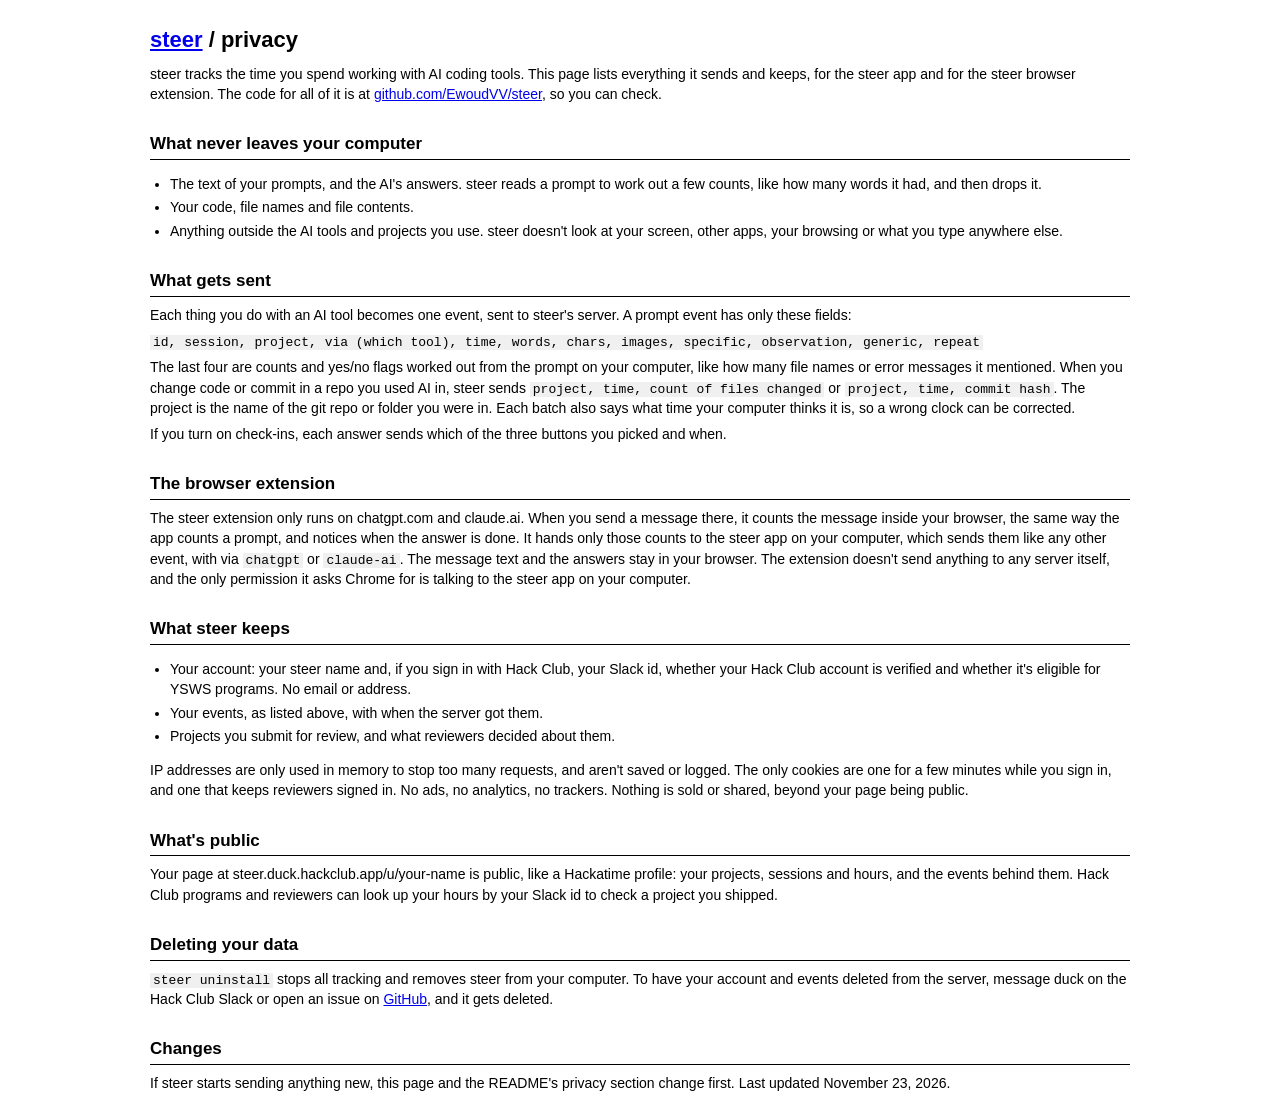
==== web/privacy.html @ 6d57adb7 "privacy page and chrome web store files" ====
<!doctype html>
<html lang="en">
<head>
<meta charset="utf-8">
<meta name="viewport" content="width=device-width, initial-scale=1">
<meta http-equiv="Content-Security-Policy" content="default-src 'none'; style-src 'self' 'unsafe-inline'; img-src 'self' data:; form-action 'none'; base-uri 'none'">
<title>steer · privacy</title>
<link rel="stylesheet" href="style.css">
</head>
<body>
<main>
<h1><a href="/">steer</a> / privacy</h1>
<p>steer tracks the time you spend working with AI coding tools. This page lists everything it sends and keeps, for the steer app and for the steer browser extension. The code for all of it is at <a href="https://github.com/EwoudVV/steer">github.com/EwoudVV/steer</a>, so you can check.</p>

<h2>What never leaves your computer</h2>
<ul>
<li>The text of your prompts, and the AI's answers. steer reads a prompt to work out a few counts, like how many words it had, and then drops it.</li>
<li>Your code, file names and file contents.</li>
<li>Anything outside the AI tools and projects you use. steer doesn't look at your screen, other apps, your browsing or what you type anywhere else.</li>
</ul>

<h2>What gets sent</h2>
<p>Each thing you do with an AI tool becomes one event, sent to steer's server. A prompt event has only these fields:</p>
<p><code>id, session, project, via (which tool), time, words, chars, images, specific, observation, generic, repeat</code></p>
<p>The last four are counts and yes/no flags worked out from the prompt on your computer, like how many file names or error messages it mentioned. When you change code or commit in a repo you used AI in, steer sends <code>project, time, count of files changed</code> or <code>project, time, commit hash</code>. The project is the name of the git repo or folder you were in. Each batch also says what time your computer thinks it is, so a wrong clock can be corrected.</p>
<p>If you turn on check-ins, each answer sends which of the three buttons you picked and when.</p>

<h2>The browser extension</h2>
<p>The steer extension only runs on chatgpt.com and claude.ai. When you send a message there, it counts the message inside your browser, the same way the app counts a prompt, and notices when the answer is done. It hands only those counts to the steer app on your computer, which sends them like any other event, with via <code>chatgpt</code> or <code>claude-ai</code>. The message text and the answers stay in your browser. The extension doesn't send anything to any server itself, and the only permission it asks Chrome for is talking to the steer app on your computer.</p>

<h2>What steer keeps</h2>
<ul>
<li>Your account: your steer name and, if you sign in with Hack Club, your Slack id, whether your Hack Club account is verified and whether it's eligible for YSWS programs. No email or address.</li>
<li>Your events, as listed above, with when the server got them.</li>
<li>Projects you submit for review, and what reviewers decided about them.</li>
</ul>
<p>IP addresses are only used in memory to stop too many requests, and aren't saved or logged. The only cookies are one for a few minutes while you sign in, and one that keeps reviewers signed in. No ads, no analytics, no trackers. Nothing is sold or shared, beyond your page being public.</p>

<h2>What's public</h2>
<p>Your page at steer.duck.hackclub.app/u/your-name is public, like a Hackatime profile: your projects, sessions and hours, and the events behind them. Hack Club programs and reviewers can look up your hours by your Slack id to check a project you shipped.</p>

<h2>Deleting your data</h2>
<p><code>steer uninstall</code> stops all tracking and removes steer from your computer. To have your account and events deleted from the server, message duck on the Hack Club Slack or open an issue on <a href="https://github.com/EwoudVV/steer/issues">GitHub</a>, and it gets deleted.</p>

<h2>Changes</h2>
<p>If steer starts sending anything new, this page and the README's privacy section change first. Last updated November 23, 2026.</p>
</main>
</body>
</html>
---- web/style.css ----
body{margin:0;background:#fff;color:#000;font:14px/1.45 Arial,Helvetica,sans-serif}
main{max-width:980px;margin:0 auto;padding:16px}
h1{font-size:22px;margin:8px 0}
h2{font-size:17px;margin:28px 0 8px;padding-bottom:2px;border-bottom:1px solid #000}
h3{font-size:15px;margin:20px 0 6px}
p{margin:6px 0}
code{font:13px Menlo,Consolas,monospace;background:#f0f0f0;padding:0 3px}
.muted{color:#555;font-weight:normal}
.red{color:#c00}
table{border-collapse:collapse}
th,td{border:1px solid #ccc;padding:3px 6px;text-align:left;vertical-align:top}
th{background:#f0f0f0}
.totals td{text-align:right;min-width:90px}
.list{width:100%}
.r{text-align:right;white-space:nowrap}
.bars{width:28%}
.bar{height:6px;margin:2px 0;min-width:1px}
.bar.you{background:#000}
.bar.agent{background:#bbb}
details{border:1px solid #ccc;margin:4px 0;padding:4px 6px}
summary{cursor:pointer}
.strip{display:flex;height:10px;margin:6px 0;border:1px solid #ccc}
.blk{display:flex;flex-basis:0;min-width:1px;border-right:1px solid #fff}
.blk i{display:block;flex-basis:0;min-width:0}
.blk i.h{background:#000}
.blk i.h.flow{background:#c00}
.blk i.a{background:#bbb}
.turns{font-size:13px;margin-bottom:4px}
tr.flow td{background:#fff0f0}
.scroll{overflow-x:auto}
ul{padding-left:20px}
li{margin:3px 0}
#drop{border:2px dashed #000;padding:24px 16px;text-align:center;margin:8px 0}
#drop.over{background:#f0f0f0}
button,select,input{font:inherit}
button{border:1px solid #000;background:#fff;padding:3px 10px;cursor:pointer;border-radius:0}
button:hover{background:#000;color:#fff}
.hidden{display:none!important}
pre{background:#f0f0f0;padding:6px 8px;overflow-x:auto;margin:4px 0}
pre code{background:none;padding:0}
.code{font:bold 28px Menlo,Consolas,monospace;letter-spacing:2px;margin:10px 0}
a.button{display:inline-block;border:1px solid #000;padding:6px 14px;color:#000;text-decoration:none}
a.button:hover{background:#000;color:#fff}
.cmd{display:flex;gap:6px;margin:4px 0}
.cmd pre{flex:1;margin:0;min-width:0}
button.link{border:0;padding:0;background:none;color:#000;text-decoration:underline}
button.link:hover{background:none;color:#000}
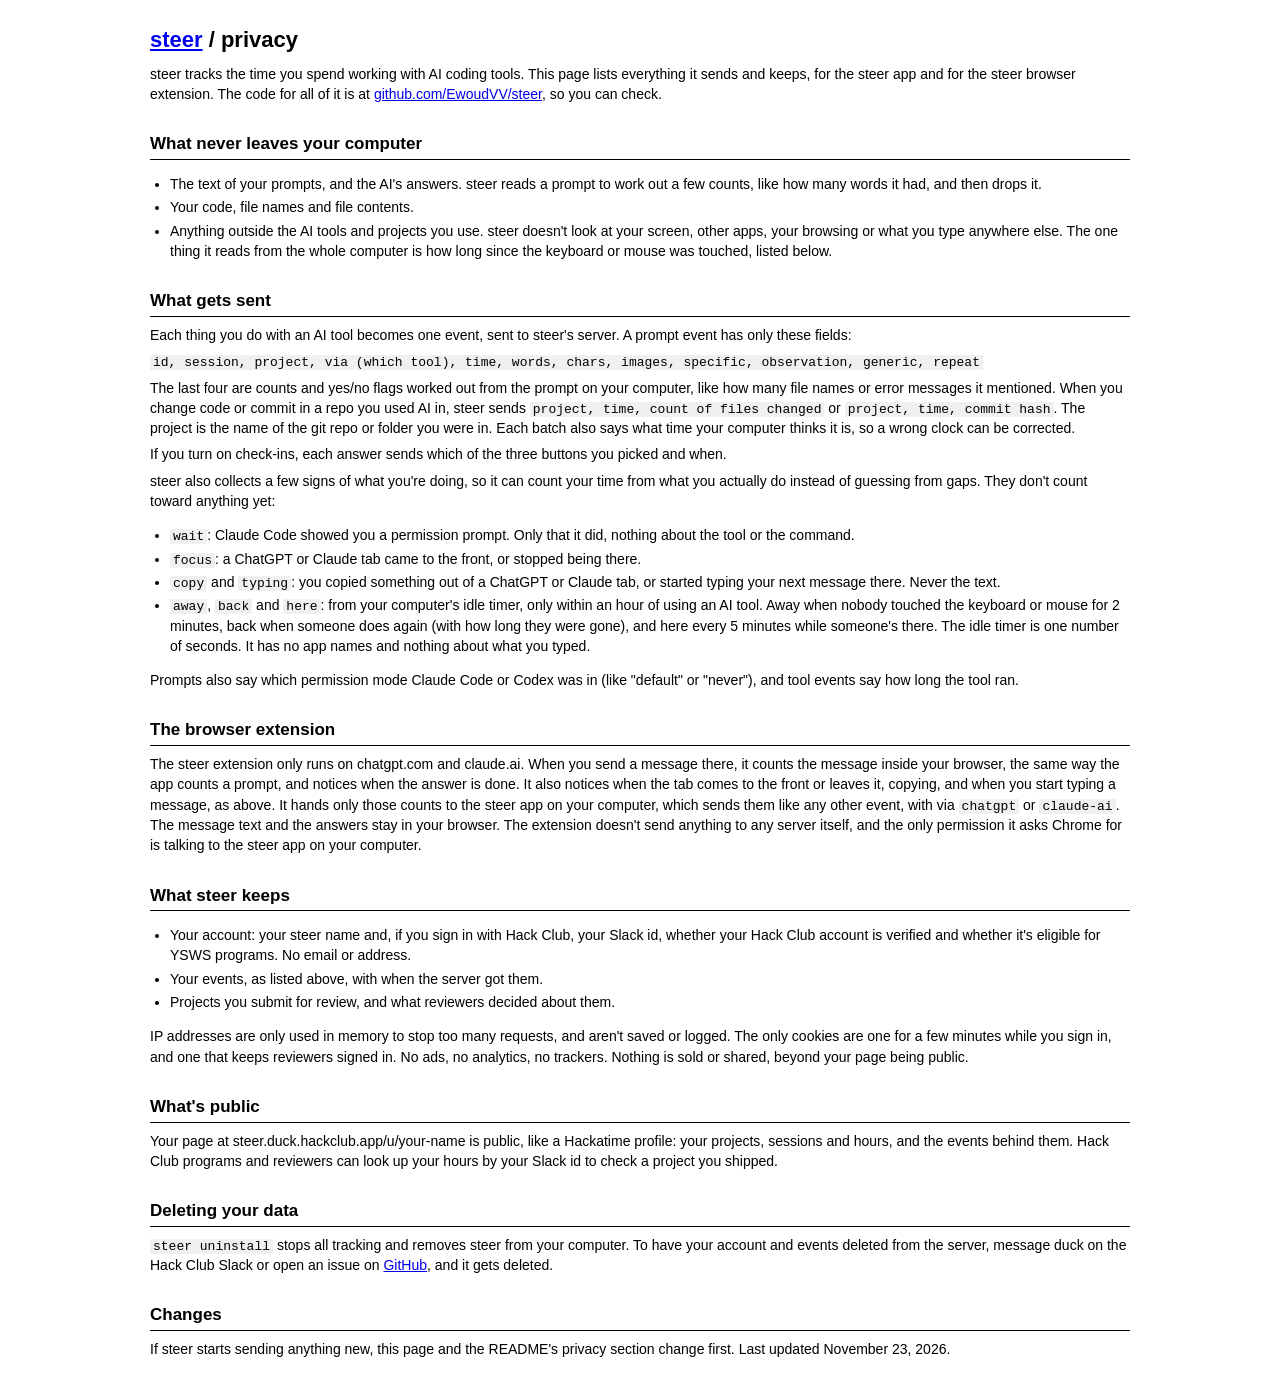
==== commit 1fa248e8: "collect what people actually do, merge same-name projects - claude code: when a permission prompt sh" ====
--- a/web/privacy.html
+++ b/web/privacy.html
@@ -16,7 +16,7 @@
 <ul>
 <li>The text of your prompts, and the AI's answers. steer reads a prompt to work out a few counts, like how many words it had, and then drops it.</li>
 <li>Your code, file names and file contents.</li>
-<li>Anything outside the AI tools and projects you use. steer doesn't look at your screen, other apps, your browsing or what you type anywhere else.</li>
+<li>Anything outside the AI tools and projects you use. steer doesn't look at your screen, other apps, your browsing or what you type anywhere else. The one thing it reads from the whole computer is how long since the keyboard or mouse was touched, listed below.</li>
 </ul>
 
 <h2>What gets sent</h2>
@@ -24,9 +24,17 @@
 <p><code>id, session, project, via (which tool), time, words, chars, images, specific, observation, generic, repeat</code></p>
 <p>The last four are counts and yes/no flags worked out from the prompt on your computer, like how many file names or error messages it mentioned. When you change code or commit in a repo you used AI in, steer sends <code>project, time, count of files changed</code> or <code>project, time, commit hash</code>. The project is the name of the git repo or folder you were in. Each batch also says what time your computer thinks it is, so a wrong clock can be corrected.</p>
 <p>If you turn on check-ins, each answer sends which of the three buttons you picked and when.</p>
+<p>steer also collects a few signs of what you're doing, so it can count your time from what you actually do instead of guessing from gaps. They don't count toward anything yet:</p>
+<ul>
+<li><code>wait</code>: Claude Code showed you a permission prompt. Only that it did, nothing about the tool or the command.</li>
+<li><code>focus</code>: a ChatGPT or Claude tab came to the front, or stopped being there.</li>
+<li><code>copy</code> and <code>typing</code>: you copied something out of a ChatGPT or Claude tab, or started typing your next message there. Never the text.</li>
+<li><code>away</code>, <code>back</code> and <code>here</code>: from your computer's idle timer, only within an hour of using an AI tool. Away when nobody touched the keyboard or mouse for 2 minutes, back when someone does again (with how long they were gone), and here every 5 minutes while someone's there. The idle timer is one number of seconds. It has no app names and nothing about what you typed.</li>
+</ul>
+<p>Prompts also say which permission mode Claude Code or Codex was in (like "default" or "never"), and tool events say how long the tool ran.</p>
 
 <h2>The browser extension</h2>
-<p>The steer extension only runs on chatgpt.com and claude.ai. When you send a message there, it counts the message inside your browser, the same way the app counts a prompt, and notices when the answer is done. It hands only those counts to the steer app on your computer, which sends them like any other event, with via <code>chatgpt</code> or <code>claude-ai</code>. The message text and the answers stay in your browser. The extension doesn't send anything to any server itself, and the only permission it asks Chrome for is talking to the steer app on your computer.</p>
+<p>The steer extension only runs on chatgpt.com and claude.ai. When you send a message there, it counts the message inside your browser, the same way the app counts a prompt, and notices when the answer is done. It also notices when the tab comes to the front or leaves it, copying, and when you start typing a message, as above. It hands only those counts to the steer app on your computer, which sends them like any other event, with via <code>chatgpt</code> or <code>claude-ai</code>. The message text and the answers stay in your browser. The extension doesn't send anything to any server itself, and the only permission it asks Chrome for is talking to the steer app on your computer.</p>
 
 <h2>What steer keeps</h2>
 <ul>
